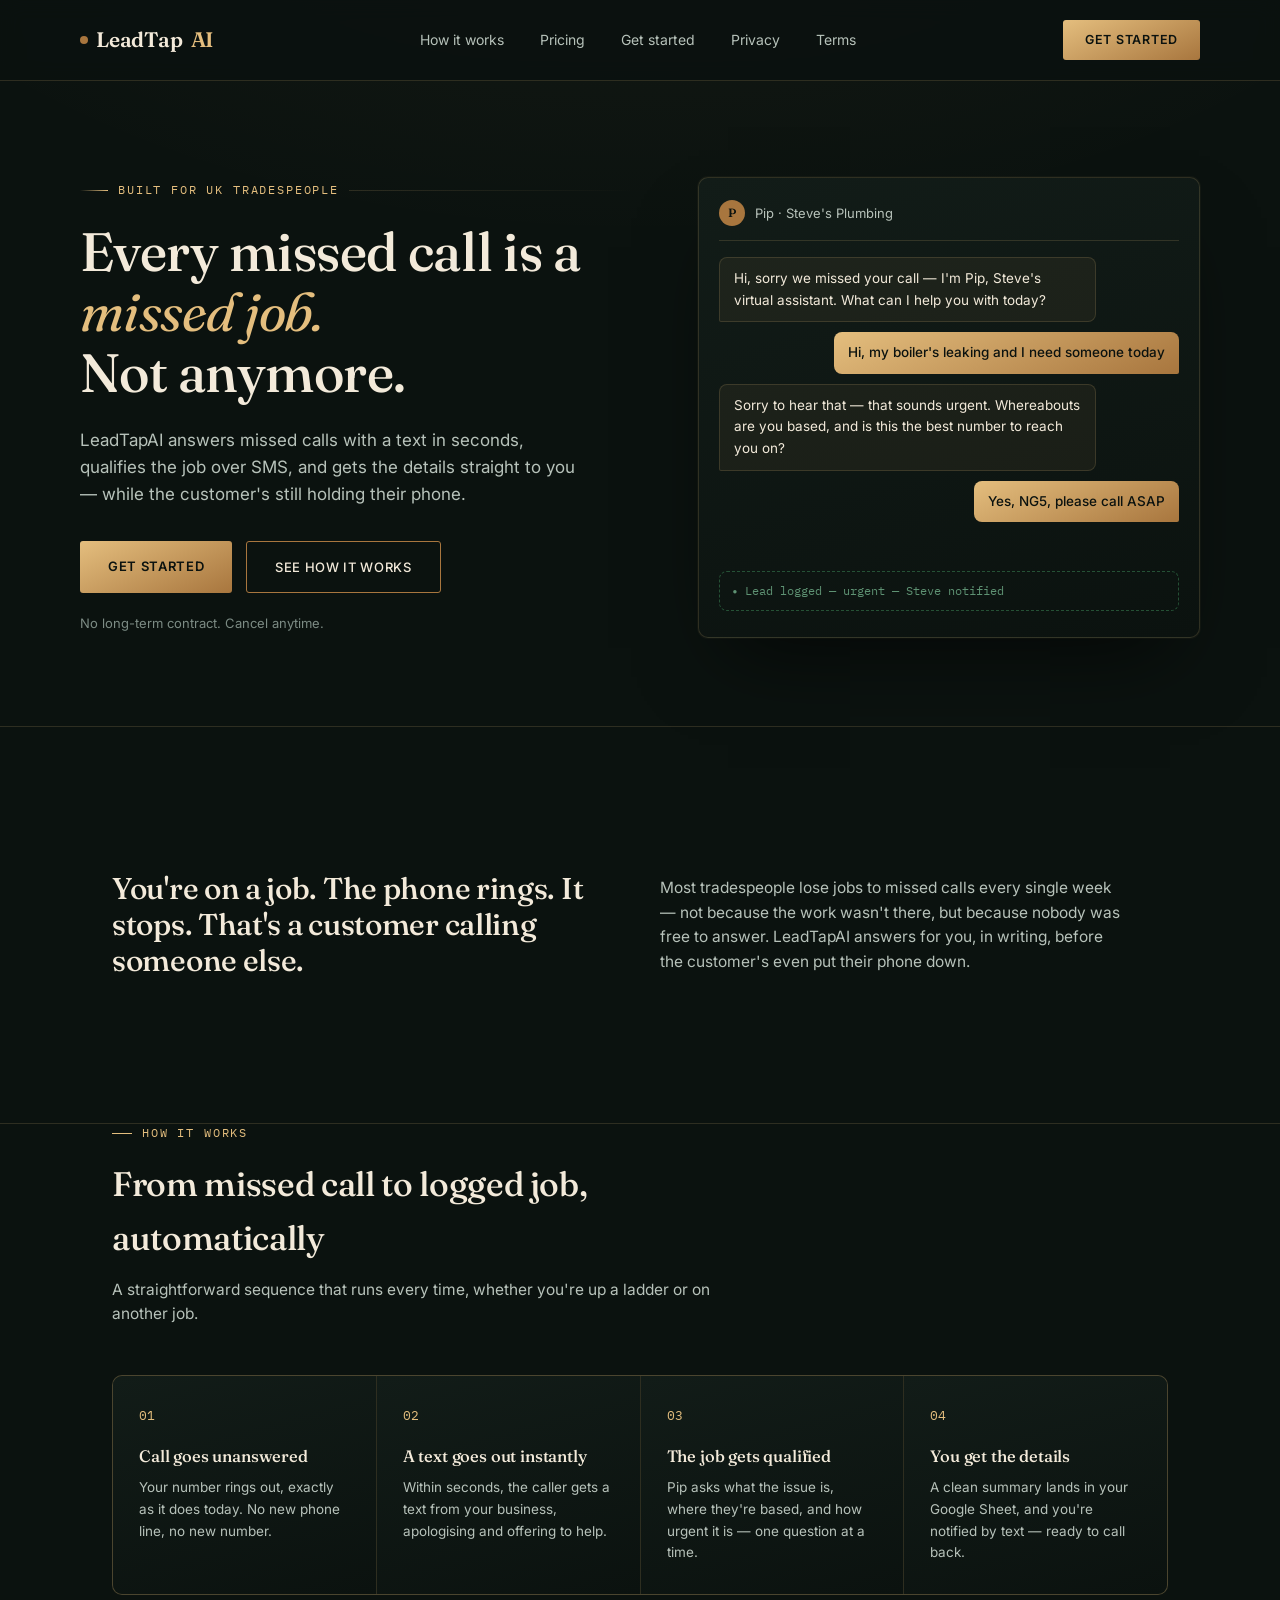
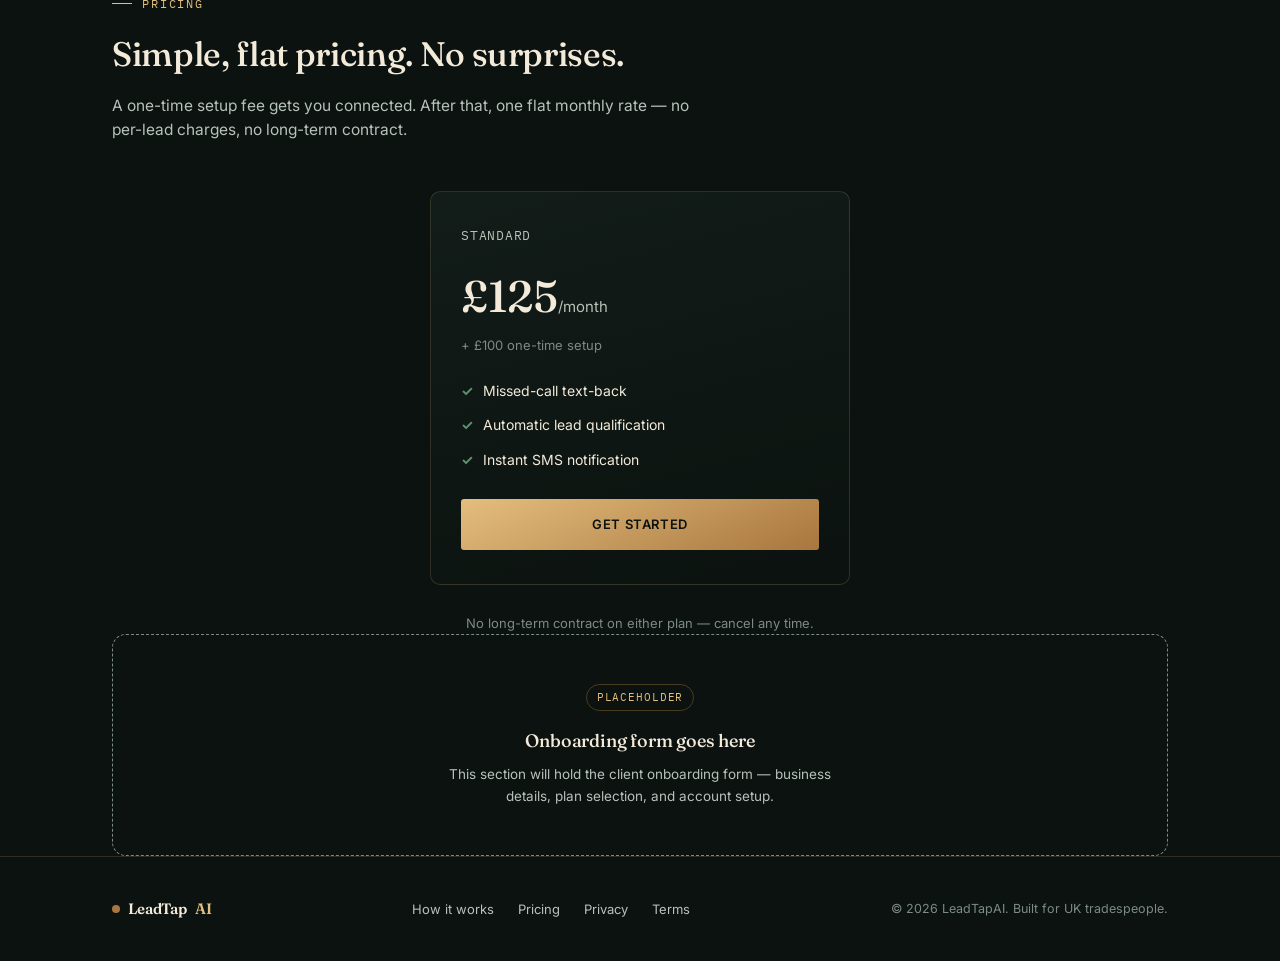
==== index.html @ 3b820c35 "Initial commit - LeadTapAI website" ====
<!DOCTYPE html>
<html lang="en">

<head>
<meta charset="UTF-8">
<meta name="viewport" content="width=device-width, initial-scale=1.0">
<title>LeadTapAI — Never miss a job to a missed call</title>
<link rel="preconnect" href="https://fonts.googleapis.com">
<link href="https://fonts.googleapis.com/css2?family=Fraunces:ital,opsz,wght@0,9..144,300;0,9..144,400;0,9..144,500;0,9..144,600;1,9..144,400;1,9..144,500&family=Inter:wght@400;500;600&family=IBM+Plex+Mono:wght@400;500&display=swap" rel="stylesheet">
<link rel="stylesheet" href="styles.css">
</head>
<body>

<header>
  <div class="wrap nav">
    <div class="logo"><span class="dot"></span>LeadTap<span style="color:var(--copper-light)">AI</span></div>
    <nav class="nav-links">
      <a href="#how-it-works">How it works</a>
      <a href="#pricing">Pricing</a>
      <a href="#onboarding">Get started</a>
      <a href="privacy.html">Privacy</a>
      <a href="terms.html">Terms</a>
    </nav>
    <a href="#onboarding" class="nav-cta">Get started</a>
  </div>
</header>

<main>

  <section class="hero wrap">
    <div>
      <div class="eyebrow">Built for UK tradespeople</div>
      <h1>Every missed call is a <span class="accent">missed job.</span><br>Not anymore.</h1>
      <p class="lede">LeadTapAI answers missed calls with a text in seconds, qualifies the job over SMS, and gets the details straight to you — while the customer's still holding their phone.</p>
      <div class="hero-ctas">
        <a href="#onboarding" class="btn-primary">Get started</a>
        <a href="#how-it-works" class="btn-secondary">See how it works</a>
      </div>
      <div class="hero-note">No long-term contract. Cancel anytime.</div>
    </div>

    <div class="phone">
      <div class="phone-head">
        <div class="avatar">P</div>
        <span>Pip · Steve's Plumbing</span>
      </div>
      <div class="thread">
        <div class="bubble in b1">Hi, sorry we missed your call — I'm Pip, Steve's virtual assistant. What can I help you with today?</div>
        <div class="bubble out b2">Hi, my boiler's leaking and I need someone today</div>
        <div class="bubble in b3">Sorry to hear that — that sounds urgent. Whereabouts are you based, and is this the best number to reach you on?</div>
        <div class="bubble out b4">Yes, NG5, please call ASAP</div>
      </div>
      <div class="logged mono">Lead logged — urgent — Steve notified</div>
    </div>
  </section>

  <section class="problem">
    <div class="wrap">
      <h2>You're on a job. The phone rings. It stops. That's a customer calling someone else.</h2>
      <p>Most tradespeople lose jobs to missed calls every single week — not because the work wasn't there, but because nobody was free to answer. LeadTapAI answers for you, in writing, before the customer's even put their phone down.</p>
    </div>
  </section>

  <section id="how-it-works" class="wrap">
    <div class="section-head">
      <div class="section-eyebrow">How it works</div>
      <h2>From missed call to logged job, automatically</h2>
      <p>A straightforward sequence that runs every time, whether you're up a ladder or on another job.</p>
    </div>

    <div class="steps">
      <div class="step">
        <div class="num mono">01</div>
        <h3>Call goes unanswered</h3>
        <p>Your number rings out, exactly as it does today. No new phone line, no new number.</p>
      </div>
      <div class="step">
        <div class="num mono">02</div>
        <h3>A text goes out instantly</h3>
        <p>Within seconds, the caller gets a text from your business, apologising and offering to help.</p>
      </div>
      <div class="step">
        <div class="num mono">03</div>
        <h3>The job gets qualified</h3>
        <p>Pip asks what the issue is, where they're based, and how urgent it is — one question at a time.</p>
      </div>
      <div class="step">
        <div class="num mono">04</div>
        <h3>You get the details</h3>
        <p>A clean summary lands in your Google Sheet, and you're notified by text — ready to call back.</p>
      </div>
    </div>
  </section>

  <section id="pricing" class="wrap">
    <div class="section-head">
      <div class="section-eyebrow">Pricing</div>
      <h2>Simple, flat pricing. No surprises.</h2>
      <p>A one-time setup fee gets you connected. After that, one flat monthly rate — no per-lead charges, no long-term contract.</p>
    </div>

    <div class="pricing-grid">
      <div class="plan">
        <div class="plan-name">Standard</div>
        <div class="plan-price">£125<span>/month</span></div>
        <div class="plan-setup">+ £100 one-time setup</div>
        <ul class="plan-features">
          <li>Missed-call text-back</li>
          <li>Automatic lead qualification</li>
          <li>Instant SMS notification</li>
        </ul>
        <a href="#onboarding" class="btn-primary">Get started</a>
      </div>
    </div>

    <div class="no-contract">No long-term contract on either plan — cancel any time.</div>
  </section>

  <section id="onboarding" class="wrap">
    <div class="placeholder-block">
      <span class="tag">Placeholder</span>
      <h3>Onboarding form goes here</h3>
      <p>This section will hold the client onboarding form — business details, plan selection, and account setup.</p>
    </div>
  </section>

</main>

<footer>
  <div class="wrap footer-row">
    <div class="logo" style="font-size:15px;"><span class="dot"></span>LeadTap<span style="color:var(--copper-light)">AI</span></div>
    <div class="footer-links">
      <a href="#how-it-works">How it works</a>
      <a href="#pricing">Pricing</a>
      <a href="privacy.html">Privacy</a>
      <a href="#terms">Terms</a>
    </div>
    <div class="footer-meta">© 2026 LeadTapAI. Built for UK tradespeople.</div>
  </div>
</footer>

</body>
</html>
---- styles.css ----
/* Colour + font variables — change a value here to update it
     everywhere it's used across the page. See the file-top
     comment above for what each variable is for. */
  :root {
    --ink: #0B120F;              /* near-black, deep bottle-green ink — page background */
    --deep: #121C18;             /* slightly lifted panel background — cards, phone, steps */
    --copper: #A8763E;           /* aged brass — primary accent, buttons, dots, borders */
    --copper-light: #E4BE7E;     /* champagne-gold — headline accent, hover state, highlights */
    --paper: #F3EADA;            /* warm parchment/ivory — primary text on dark backgrounds */
    --slate: #7C8B84;            /* muted sage-grey — tertiary text, captions, fine print */
    --slate-light: #B7C2BA;      /* lighter sage-grey — secondary body copy */
    --success: #5E9273;          /* muted emerald — "lead logged" indicator only */
    --line: rgba(228,190,126,0.16); /* faint brass hairline — borders, dividers */
  }

  * { margin: 0; padding: 0; box-sizing: border-box; }

  html { scroll-behavior: smooth; }

  body {
    background:
      radial-gradient(ellipse 900px 500px at 50% -10%, rgba(228,190,126,0.06), transparent),
      var(--ink);
    color: var(--paper);
    font-family: 'Inter', sans-serif;
    line-height: 1.6;
    -webkit-font-smoothing: antialiased;
  }

  h1, h2, h3 {
    font-family: 'Fraunces', serif;
    font-weight: 500;
    letter-spacing: -0.01em;
  }

  .mono {
    font-family: 'IBM Plex Mono', monospace;
  }

  a { color: inherit; text-decoration: none; }

  .wrap {
    max-width: 1120px;
    margin: 0 auto;
    padding: 0 32px;
  }

  /* ---------- Header ---------- */
  header {
    position: sticky;
    top: 0;
    z-index: 50;
    background: rgba(11,18,15,0.88);
    backdrop-filter: blur(10px);
    border-bottom: 1px solid var(--line);
  }

  .nav {
    display: flex;
    align-items: center;
    justify-content: space-between;
    padding: 20px 0;
  }

  .logo {
    font-family: 'Fraunces', serif;
    font-weight: 600;
    font-size: 21px;
    letter-spacing: -0.01em;
    display: flex;
    align-items: center;
    gap: 8px;
  }

  .logo .dot {
    width: 8px;
    height: 8px;
    border-radius: 50%;
    background: var(--copper);
    display: inline-block;
  }

  .nav-links {
    display: flex;
    gap: 36px;
    font-size: 14px;
    color: var(--slate-light);
  }

  .nav-links a:hover { color: var(--paper); }

  .nav-cta {
    background: linear-gradient(155deg, var(--copper-light), var(--copper));
    color: var(--ink);
    padding: 10px 22px;
    border-radius: 3px;
    font-size: 12.5px;
    font-weight: 600;
    letter-spacing: 0.06em;
    text-transform: uppercase;
    transition: filter 0.15s ease;
  }

  .nav-cta:hover { filter: brightness(1.08); }

  @media (max-width: 720px) {
    .nav-links { display: none; }
  }

  /* ---------- Hero ---------- */
  .hero {
    padding: 96px 0 88px;
    display: grid;
    grid-template-columns: 1.05fr 0.95fr;
    gap: 64px;
    align-items: center;
  }

  @media (max-width: 900px) {
    .hero { grid-template-columns: 1fr; padding: 56px 0 48px; gap: 48px; }
  }

  .eyebrow {
    font-family: 'IBM Plex Mono', monospace;
    font-size: 11.5px;
    letter-spacing: 0.16em;
    text-transform: uppercase;
    color: var(--copper-light);
    display: flex;
    align-items: center;
    gap: 10px;
    margin-bottom: 22px;
  }

  .eyebrow::before {
    content: "";
    width: 28px;
    height: 1px;
    background: linear-gradient(90deg, transparent, var(--copper-light));
  }

  .eyebrow::after {
    content: "";
    flex: 1;
    height: 1px;
    background: linear-gradient(90deg, var(--line), transparent);
  }

  .hero h1 {
    font-size: clamp(34px, 4.4vw, 54px);
    line-height: 1.12;
    margin-bottom: 24px;
  }

  .hero h1 .accent {
    font-style: italic;
    font-weight: 400;
    color: var(--copper-light);
  }

  .hero p.lede {
    font-size: 17px;
    color: var(--slate-light);
    max-width: 46ch;
    margin-bottom: 32px;
  }

  .hero-ctas {
    display: flex;
    gap: 14px;
    flex-wrap: wrap;
  }

  .btn-primary {
    background: linear-gradient(155deg, var(--copper-light), var(--copper));
    color: var(--ink);
    padding: 15px 28px;
    border-radius: 3px;
    font-weight: 600;
    font-size: 13px;
    letter-spacing: 0.05em;
    text-transform: uppercase;
    transition: filter 0.15s ease, transform 0.15s ease;
    display: inline-block;
  }
  .btn-primary:hover { filter: brightness(1.08); transform: translateY(-1px); }

  .btn-secondary {
    border: 1px solid var(--copper);
    color: var(--paper);
    padding: 15px 28px;
    border-radius: 3px;
    font-weight: 500;
    font-size: 13px;
    letter-spacing: 0.05em;
    text-transform: uppercase;
    transition: border-color 0.15s ease, color 0.15s ease;
  }
  .btn-secondary:hover { border-color: var(--copper-light); color: var(--copper-light); }

  .hero-note {
    margin-top: 20px;
    font-size: 13px;
    color: var(--slate);
  }

  /* ---------- Signature: SMS thread mockup ---------- */
  .phone {
    background: linear-gradient(165deg, var(--deep), var(--ink));
    border: 1px solid var(--line);
    border-radius: 10px;
    padding: 22px 20px 26px;
    box-shadow: 0 40px 80px -30px rgba(0,0,0,0.65), 0 0 0 1px rgba(228,190,126,0.04);
  }

  .phone-head {
    display: flex;
    align-items: center;
    gap: 10px;
    padding-bottom: 14px;
    margin-bottom: 16px;
    border-bottom: 1px solid var(--line);
    font-size: 13px;
    color: var(--slate-light);
  }

  .phone-head .avatar {
    width: 26px;
    height: 26px;
    border-radius: 50%;
    background: var(--copper);
    color: var(--ink);
    display: flex;
    align-items: center;
    justify-content: center;
    font-family: 'Fraunces', serif;
    font-weight: 600;
    font-size: 12px;
  }

  .thread { display: flex; flex-direction: column; gap: 10px; min-height: 300px; }

  .bubble {
    max-width: 82%;
    padding: 10px 14px;
    border-radius: 8px;
    font-size: 13.5px;
    opacity: 0;
    transform: translateY(6px);
    animation: rise 0.45s ease forwards;
  }

  .bubble.in {
    background: rgba(228,190,126,0.06);
    border: 1px solid var(--line);
    color: var(--paper);
    border-bottom-left-radius: 2px;
    align-self: flex-start;
  }

  .bubble.out {
    background: linear-gradient(155deg, var(--copper-light), var(--copper));
    color: var(--ink);
    border-bottom-right-radius: 2px;
    align-self: flex-end;
    font-weight: 500;
  }

  /* Each bubble fades in one after another to look like a live
     conversation. The .b1/.b2/.b3/.b4 delays below control the
     TIMING between messages — increase/decrease animation-delay
     to speed up or slow down the sequence. Add a .b5 rule (and
     a matching class on a new bubble in the HTML) to add another
     message to the conversation. */
  .b1 { animation-delay: 0.2s; }
  .b2 { animation-delay: 1.1s; }
  .b3 { animation-delay: 2.0s; }
  .b4 { animation-delay: 2.9s; }

  .logged {
    margin-top: 14px;
    padding: 10px 12px;
    border: 1px dashed rgba(62,142,91,0.5);
    border-radius: 8px;
    font-family: 'IBM Plex Mono', monospace;
    font-size: 11.5px;
    color: var(--success);
    display: flex;
    align-items: center;
    gap: 8px;
    opacity: 0;
    animation: rise 0.45s ease forwards;
    animation-delay: 3.7s;
  }

  .logged::before { content: "●"; font-size: 8px; }

  @keyframes rise {
    to { opacity: 1; transform: translateY(0); }
  }

  @media (prefers-reduced-motion: reduce) {
    .bubble, .logged { animation: none !important; opacity: 1 !important; transform: none !important; }
  }

  /* ---------- Section shared ---------- */
  section { padding: 80px 0; }

  .section-head {
    max-width: 60ch;
    margin-bottom: 48px;
  }

  .section-eyebrow {
    font-family: 'IBM Plex Mono', monospace;
    font-size: 11.5px;
    letter-spacing: 0.16em;
    text-transform: uppercase;
    color: var(--copper-light);
    margin-bottom: 14px;
    display: flex;
    align-items: center;
    gap: 10px;
  }

  .section-eyebrow::before {
    content: "";
    width: 20px;
    height: 1px;
    background: var(--copper-light);
  }

  .section-head h2 {
    font-size: clamp(26px, 3vw, 34px);
    margin-bottom: 12px;
  }

  .section-head p {
    color: var(--slate-light);
    font-size: 15.5px;
  }

  /* ---------- Problem strip ---------- */
  .problem {
    border-top: 1px solid var(--line);
    border-bottom: 1px solid var(--line);
  }

  .problem .wrap {
    display: grid;
    grid-template-columns: 1fr 1fr;
    gap: 40px;
    align-items: center;
    padding: 64px 32px;
  }

  @media (max-width: 800px) {
    .problem .wrap { grid-template-columns: 1fr; padding: 48px 32px; }
  }

  .problem h2 {
    font-size: clamp(24px, 3vw, 30px);
    line-height: 1.2;
  }

  .problem p {
    color: var(--slate-light);
    font-size: 15.5px;
    max-width: 46ch;
  }

  /* ---------- How it works ---------- */
  .steps {
    display: grid;
    grid-template-columns: repeat(4, 1fr);
    gap: 1px;
    background: var(--line);
    border: 1px solid var(--line);
    border-radius: 10px;
    overflow: hidden;
  }

  @media (max-width: 860px) {
    .steps { grid-template-columns: 1fr 1fr; }
  }
  @media (max-width: 520px) {
    .steps { grid-template-columns: 1fr; }
  }

  .step {
    background: linear-gradient(165deg, var(--deep), var(--ink));
    padding: 30px 26px;
  }

  .step .num {
    font-family: 'IBM Plex Mono', monospace;
    color: var(--copper-light);
    font-size: 13px;
    margin-bottom: 16px;
  }

  .step h3 {
    font-size: 16.5px;
    margin-bottom: 8px;
  }

  .step p {
    font-size: 13.5px;
    color: var(--slate-light);
  }

  /* ---------- Pricing ---------- */
  .pricing-grid {
    display: flex;
    justify-content: center;
  }

  .pricing-grid .plan {
    width: 100%;
    max-width: 420px;
  }

  .plan {
    background: linear-gradient(165deg, var(--deep), var(--ink));
    border: 1px solid var(--line);
    border-radius: 10px;
    padding: 34px 30px;
    position: relative;
  }

  .plan.pro {
    border-color: var(--copper);
    box-shadow: 0 0 0 1px rgba(228,190,126,0.15), 0 30px 60px -30px rgba(168,118,62,0.35);
  }

  .plan-badge {
    position: absolute;
    top: -12px;
    right: 24px;
    background: linear-gradient(155deg, var(--copper-light), var(--copper));
    color: var(--ink);
    font-size: 11px;
    font-weight: 700;
    letter-spacing: 0.04em;
    text-transform: uppercase;
    padding: 4px 10px;
    border-radius: 999px;
  }

  .plan-name {
    font-family: 'IBM Plex Mono', monospace;
    font-size: 13px;
    color: var(--slate-light);
    letter-spacing: 0.06em;
    text-transform: uppercase;
    margin-bottom: 14px;
  }

  .plan-price {
    font-family: 'Fraunces', serif;
    font-weight: 500;
    font-size: 44px;
    margin-bottom: 4px;
  }

  .plan-price span {
    font-size: 15px;
    color: var(--slate-light);
    font-weight: 400;
    font-family: 'Inter', sans-serif;
  }

  .plan-setup {
    font-size: 13px;
    color: var(--slate);
    margin-bottom: 24px;
  }

  .plan-features {
    list-style: none;
    display: flex;
    flex-direction: column;
    gap: 12px;
    margin-bottom: 28px;
  }

  .plan-features li {
    font-size: 14px;
    color: var(--paper);
    padding-left: 22px;
    position: relative;
  }

  .plan-features li::before {
    content: "✓";
    position: absolute;
    left: 0;
    color: var(--success);
    font-weight: 700;
  }

  .plan .btn-primary, .plan .btn-secondary {
    display: block;
    text-align: center;
    width: 100%;
  }

  .no-contract {
    text-align: center;
    margin-top: 28px;
    font-size: 13px;
    color: var(--slate);
  }

  /* ---------- Placeholder sections ---------- */
  .placeholder-block {
    border: 1px dashed var(--slate);
    border-radius: 14px;
    padding: 48px 32px;
    text-align: center;
    color: var(--slate-light);
  }

  .placeholder-block .tag {
    display: inline-block;
    font-family: 'IBM Plex Mono', monospace;
    font-size: 11px;
    letter-spacing: 0.08em;
    text-transform: uppercase;
    color: var(--copper-light);
    border: 1px solid rgba(168,118,62,0.4);
    padding: 4px 10px;
    border-radius: 999px;
    margin-bottom: 16px;
  }

  .placeholder-block h3 {
    font-size: 18px;
    color: var(--paper);
    margin-bottom: 8px;
  }

  .placeholder-block p {
    font-size: 13.5px;
    max-width: 44ch;
    margin: 0 auto;
  }

  /* ---------- Footer ---------- */
  footer {
    border-top: 1px solid var(--line);
    padding: 40px 0;
  }

  .footer-row {
    display: flex;
    justify-content: space-between;
    align-items: center;
    flex-wrap: wrap;
    gap: 16px;
  }

  .footer-links {
    display: flex;
    gap: 24px;
    font-size: 13px;
    color: var(--slate-light);
  }

  .footer-links a:hover { color: var(--paper); }

  .footer-meta {
    font-size: 12.5px;
    color: var(--slate);
  }
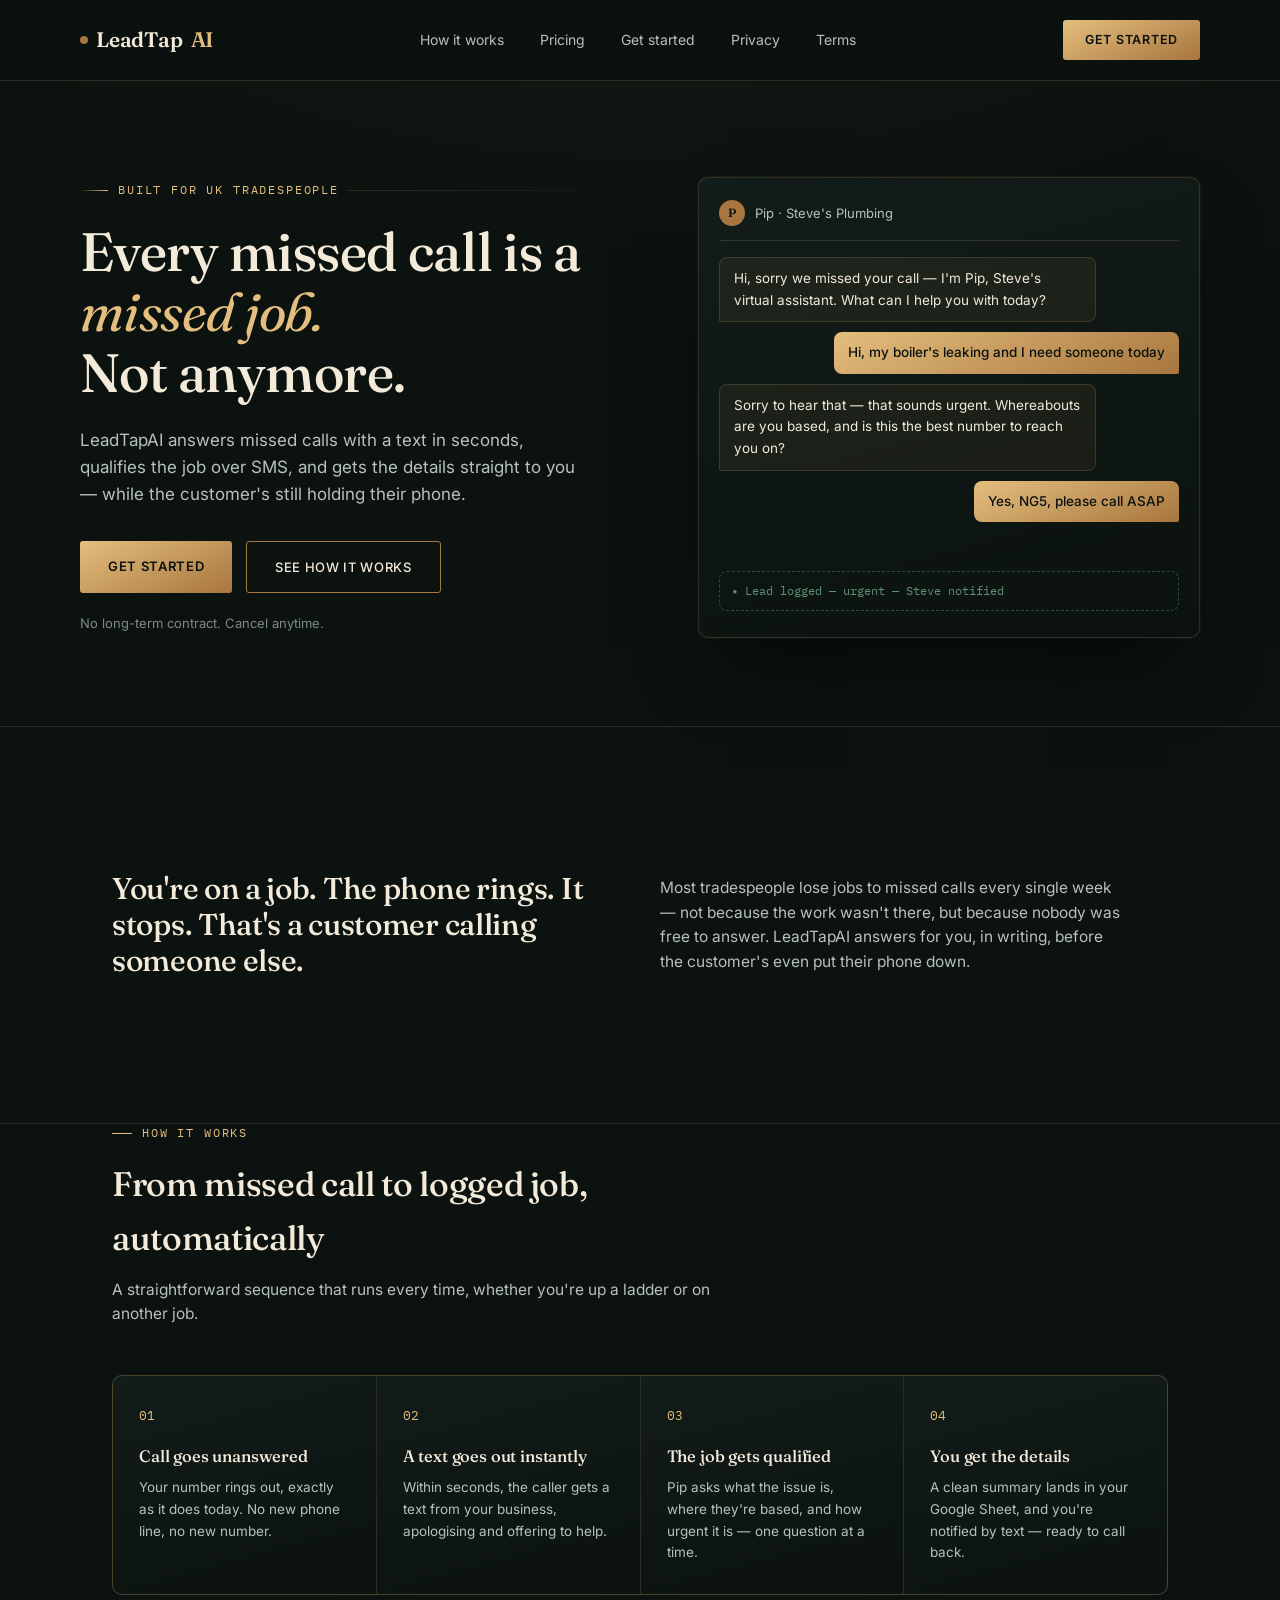
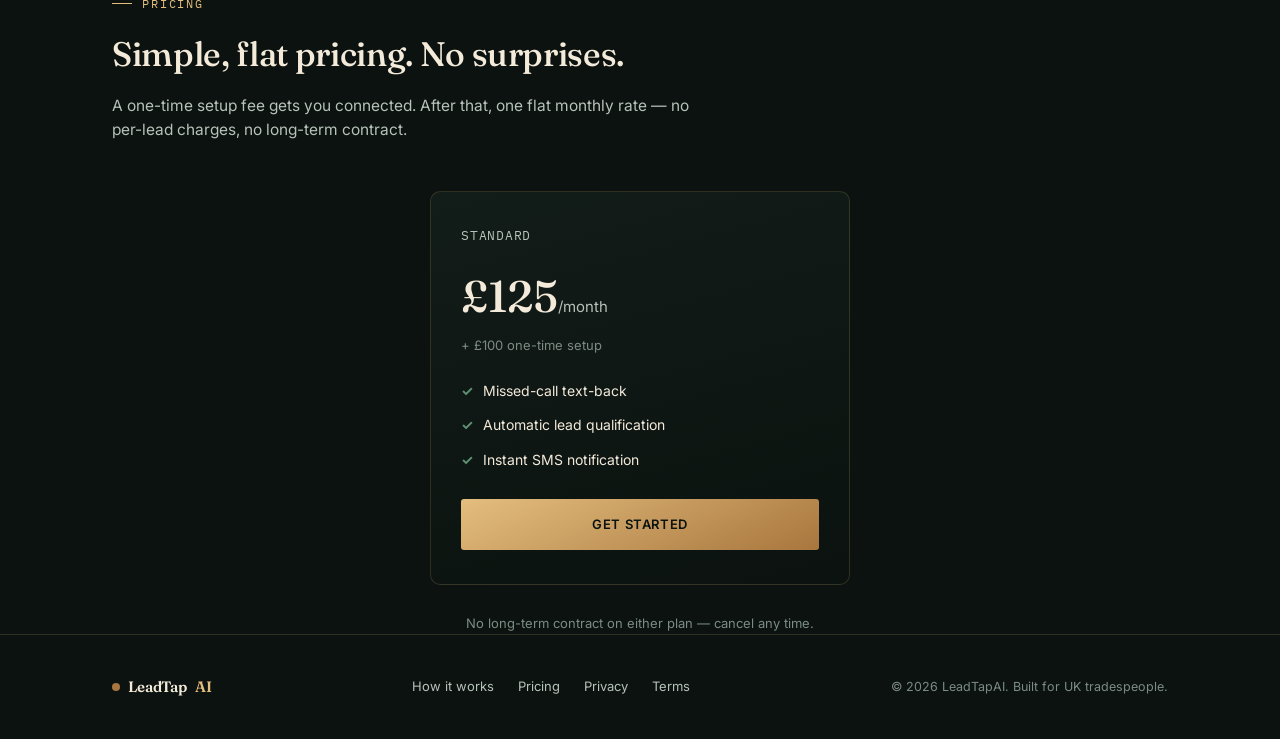
==== commit 71ea4fb8: "Point Get started buttons to onboarding form, clean up unused CSS" ====
--- a/index.html
+++ b/index.html
@@ -17,11 +17,11 @@
     <nav class="nav-links">
       <a href="#how-it-works">How it works</a>
       <a href="#pricing">Pricing</a>
-      <a href="#onboarding">Get started</a>
+      <a href="https://docs.google.com/forms/d/e/1FAIpQLSdP2Lq6ue6b2TwauKZ5I-K_fqht_Y_jpTmqBCvbW9W-ChK2dQ/viewform" target="_blank" rel="noopener">Get started</a>
       <a href="privacy.html">Privacy</a>
       <a href="terms.html">Terms</a>
     </nav>
-    <a href="#onboarding" class="nav-cta">Get started</a>
+    <a href="https://docs.google.com/forms/d/e/1FAIpQLSdP2Lq6ue6b2TwauKZ5I-K_fqht_Y_jpTmqBCvbW9W-ChK2dQ/viewform" class="nav-cta" target="_blank" rel="noopener">Get started</a>
   </div>
 </header>
 
@@ -33,7 +33,7 @@
       <h1>Every missed call is a <span class="accent">missed job.</span><br>Not anymore.</h1>
       <p class="lede">LeadTapAI answers missed calls with a text in seconds, qualifies the job over SMS, and gets the details straight to you — while the customer's still holding their phone.</p>
       <div class="hero-ctas">
-        <a href="#onboarding" class="btn-primary">Get started</a>
+        <a href="https://docs.google.com/forms/d/e/1FAIpQLSdP2Lq6ue6b2TwauKZ5I-K_fqht_Y_jpTmqBCvbW9W-ChK2dQ/viewform" class="btn-primary" target="_blank" rel="noopener">Get started</a>
         <a href="#how-it-works" class="btn-secondary">See how it works</a>
       </div>
       <div class="hero-note">No long-term contract. Cancel anytime.</div>
@@ -109,20 +109,13 @@
           <li>Automatic lead qualification</li>
           <li>Instant SMS notification</li>
         </ul>
-        <a href="#onboarding" class="btn-primary">Get started</a>
+        <a href="https://docs.google.com/forms/d/e/1FAIpQLSdP2Lq6ue6b2TwauKZ5I-K_fqht_Y_jpTmqBCvbW9W-ChK2dQ/viewform" class="btn-primary" target="_blank" rel="noopener">Get started</a>
       </div>
     </div>
 
     <div class="no-contract">No long-term contract on either plan — cancel any time.</div>
   </section>
 
-  <section id="onboarding" class="wrap">
-    <div class="placeholder-block">
-      <span class="tag">Placeholder</span>
-      <h3>Onboarding form goes here</h3>
-      <p>This section will hold the client onboarding form — business details, plan selection, and account setup.</p>
-    </div>
-  </section>
 
 </main>
 
--- a/styles.css
+++ b/styles.css
@@ -1,17 +1,13 @@
-
-  /* Colour + font variables — change a value here to update it
-     everywhere it's used across the page. See the file-top
-     comment above for what each variable is for. */
-  :root {
-    --ink: #0B120F;              /* near-black, deep bottle-green ink — page background */
-    --deep: #121C18;             /* slightly lifted panel background — cards, phone, steps */
-    --copper: #A8763E;           /* aged brass — primary accent, buttons, dots, borders */
-    --copper-light: #E4BE7E;     /* champagne-gold — headline accent, hover state, highlights */
-    --paper: #F3EADA;            /* warm parchment/ivory — primary text on dark backgrounds */
-    --slate: #7C8B84;            /* muted sage-grey — tertiary text, captions, fine print */
-    --slate-light: #B7C2BA;      /* lighter sage-grey — secondary body copy */
-    --success: #5E9273;          /* muted emerald — "lead logged" indicator only */
-    --line: rgba(228,190,126,0.16); /* faint brass hairline — borders, dividers */
+:root {
+    --ink: #0B120F;
+    --deep: #121C18;
+    --copper: #A8763E;
+    --copper-light: #E4BE7E;
+    --paper: #F3EADA;
+    --slate: #7C8B84;
+    --slate-light: #B7C2BA;
+    --success: #5E9273;
+    --line: rgba(228,190,126,0.16);
   }
 
   * { margin: 0; padding: 0; box-sizing: border-box; }
@@ -46,7 +42,6 @@
     padding: 0 32px;
   }
 
-  /* ---------- Header ---------- */
   header {
     position: sticky;
     top: 0;
@@ -108,7 +103,6 @@
     .nav-links { display: none; }
   }
 
-  /* ---------- Hero ---------- */
   .hero {
     padding: 96px 0 88px;
     display: grid;
@@ -205,7 +199,6 @@
     color: var(--slate);
   }
 
-  /* ---------- Signature: SMS thread mockup ---------- */
   .phone {
     background: linear-gradient(165deg, var(--deep), var(--ink));
     border: 1px solid var(--line);
@@ -267,12 +260,6 @@
     font-weight: 500;
   }
 
-  /* Each bubble fades in one after another to look like a live
-     conversation. The .b1/.b2/.b3/.b4 delays below control the
-     TIMING between messages — increase/decrease animation-delay
-     to speed up or slow down the sequence. Add a .b5 rule (and
-     a matching class on a new bubble in the HTML) to add another
-     message to the conversation. */
   .b1 { animation-delay: 0.2s; }
   .b2 { animation-delay: 1.1s; }
   .b3 { animation-delay: 2.0s; }
@@ -304,7 +291,6 @@
     .bubble, .logged { animation: none !important; opacity: 1 !important; transform: none !important; }
   }
 
-  /* ---------- Section shared ---------- */
   section { padding: 80px 0; }
 
   .section-head {
@@ -341,7 +327,6 @@
     font-size: 15.5px;
   }
 
-  /* ---------- Problem strip ---------- */
   .problem {
     border-top: 1px solid var(--line);
     border-bottom: 1px solid var(--line);
@@ -370,7 +355,6 @@
     max-width: 46ch;
   }
 
-  /* ---------- How it works ---------- */
   .steps {
     display: grid;
     grid-template-columns: repeat(4, 1fr);
@@ -410,7 +394,6 @@
     color: var(--slate-light);
   }
 
-  /* ---------- Pricing ---------- */
   .pricing-grid {
     display: flex;
     justify-content: center;
@@ -513,41 +496,6 @@
     color: var(--slate);
   }
 
-  /* ---------- Placeholder sections ---------- */
-  .placeholder-block {
-    border: 1px dashed var(--slate);
-    border-radius: 14px;
-    padding: 48px 32px;
-    text-align: center;
-    color: var(--slate-light);
-  }
-
-  .placeholder-block .tag {
-    display: inline-block;
-    font-family: 'IBM Plex Mono', monospace;
-    font-size: 11px;
-    letter-spacing: 0.08em;
-    text-transform: uppercase;
-    color: var(--copper-light);
-    border: 1px solid rgba(168,118,62,0.4);
-    padding: 4px 10px;
-    border-radius: 999px;
-    margin-bottom: 16px;
-  }
-
-  .placeholder-block h3 {
-    font-size: 18px;
-    color: var(--paper);
-    margin-bottom: 8px;
-  }
-
-  .placeholder-block p {
-    font-size: 13.5px;
-    max-width: 44ch;
-    margin: 0 auto;
-  }
-
-  /* ---------- Footer ---------- */
   footer {
     border-top: 1px solid var(--line);
     padding: 40px 0;
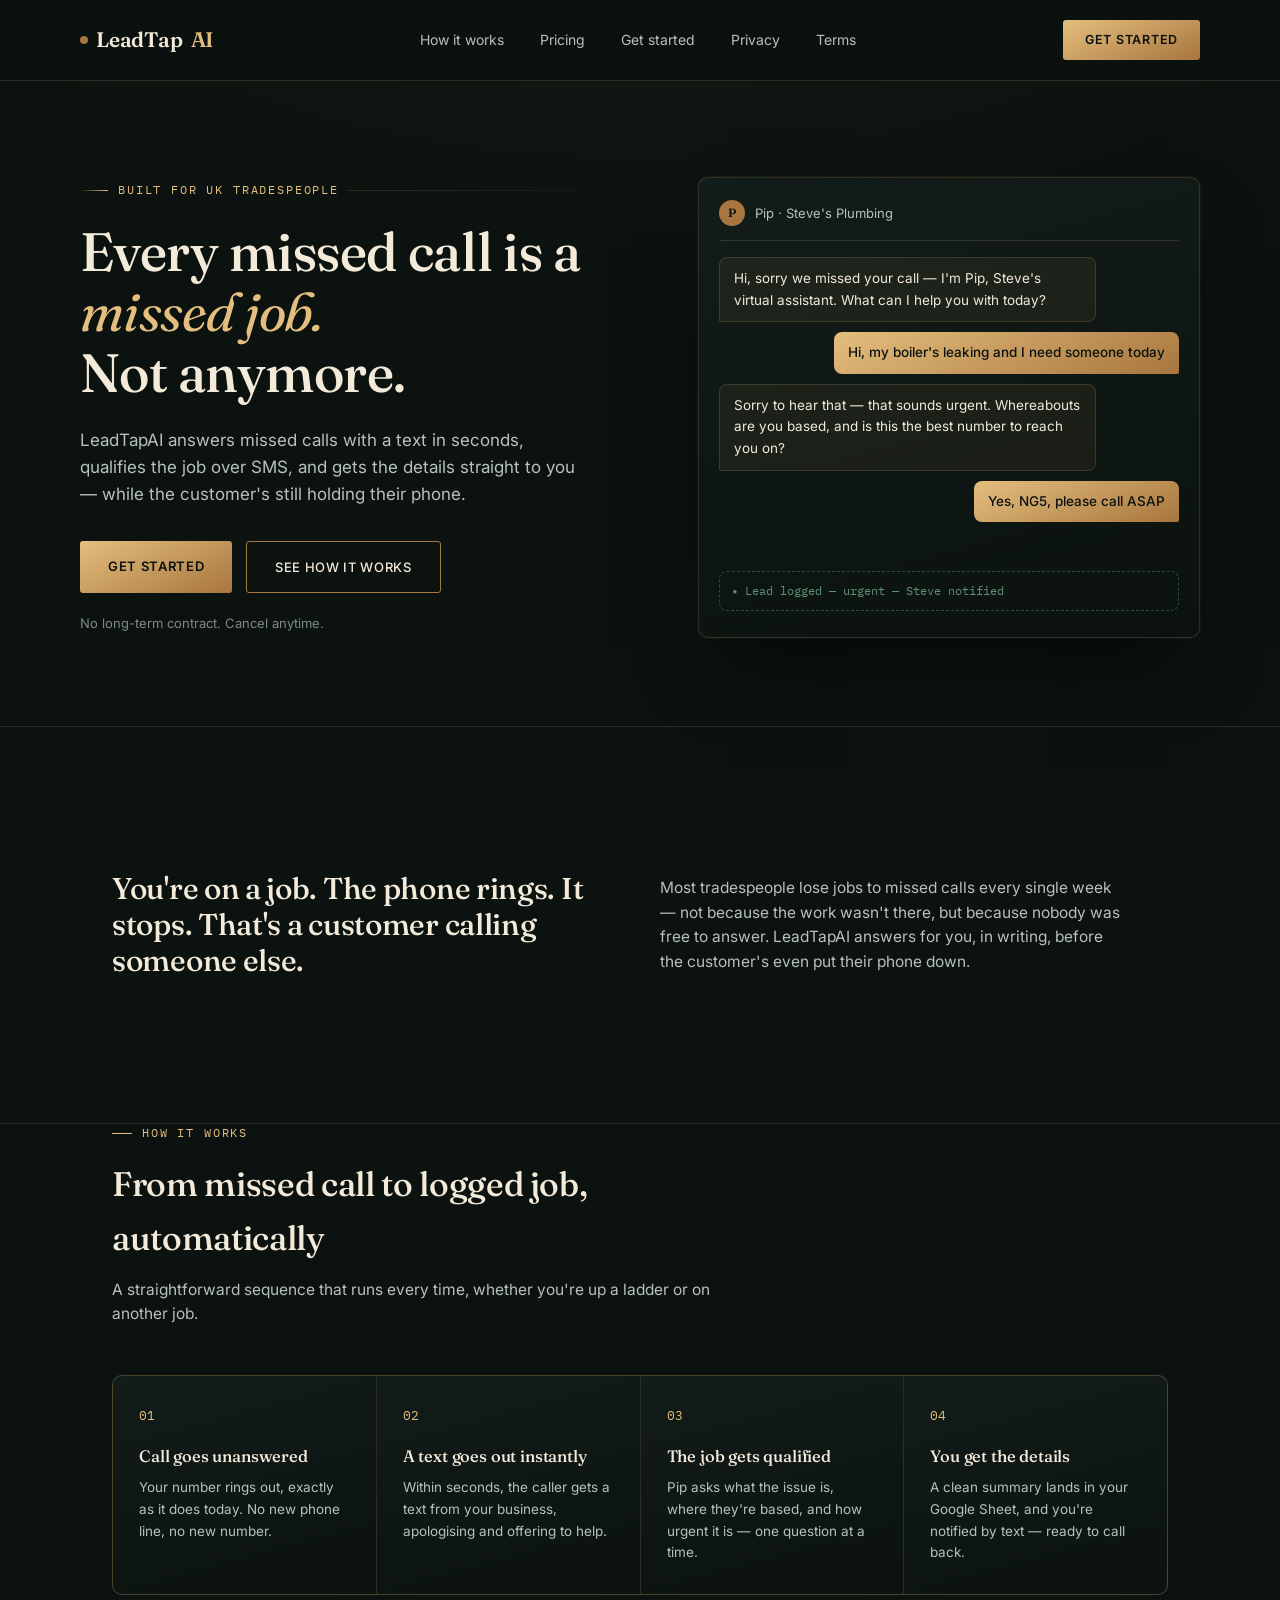
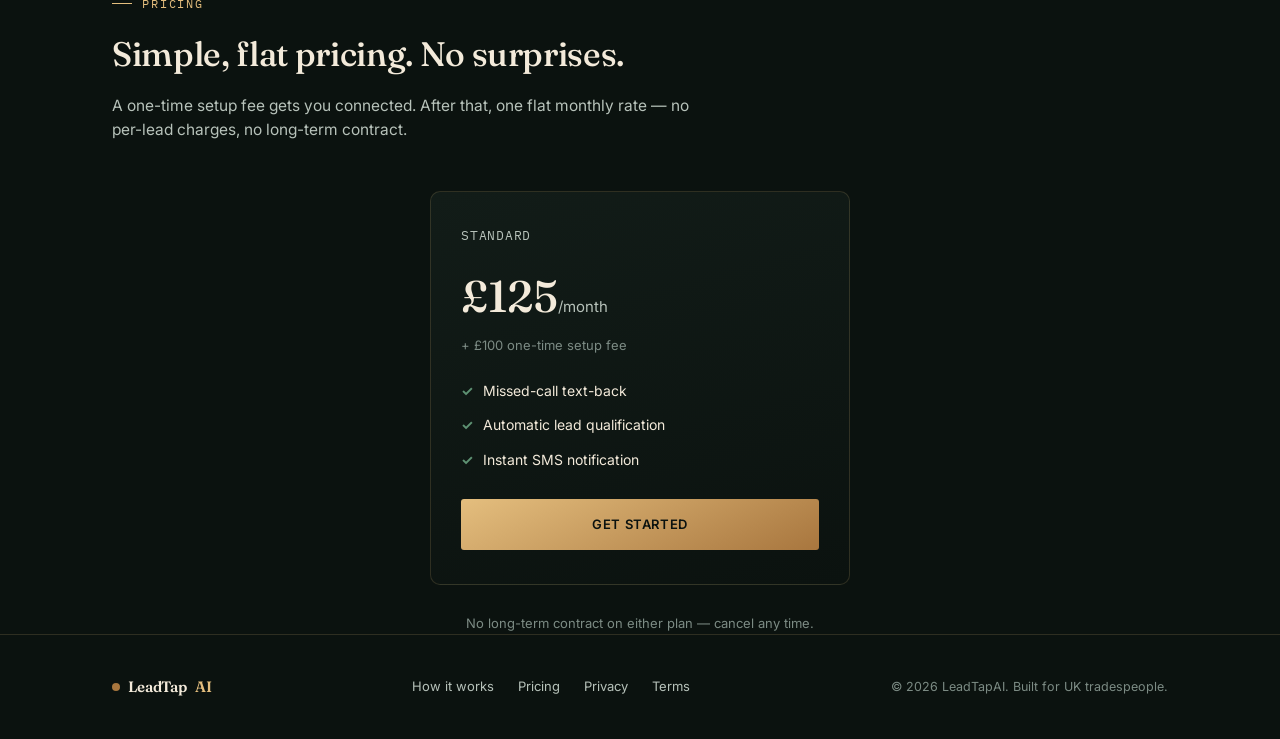
==== commit 3e6f582d: "Merge remote CNAME file with local changes" ====
--- a/index.html
+++ b/index.html
@@ -103,7 +103,7 @@
       <div class="plan">
         <div class="plan-name">Standard</div>
         <div class="plan-price">£125<span>/month</span></div>
-        <div class="plan-setup">+ £100 one-time setup</div>
+        <div class="plan-setup">+ £100 one-time setup fee</div>
         <ul class="plan-features">
           <li>Missed-call text-back</li>
           <li>Automatic lead qualification</li>
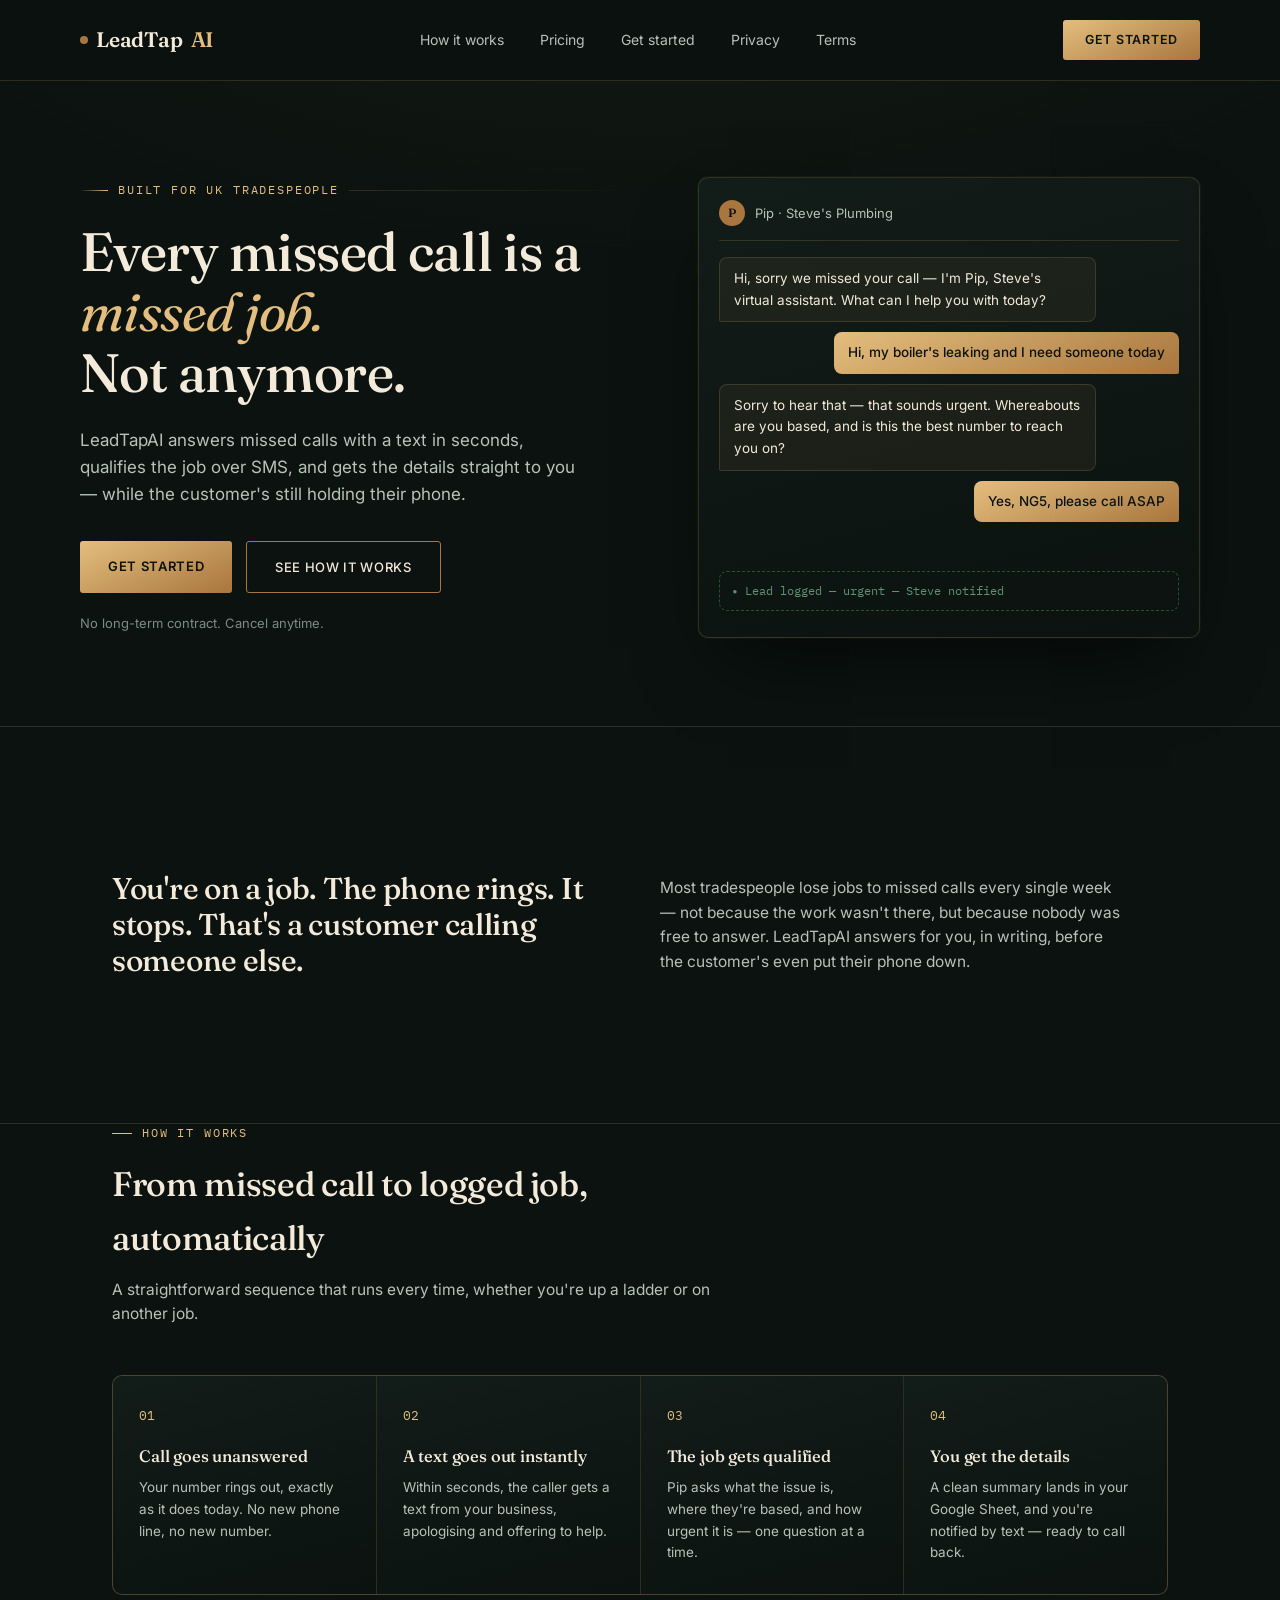
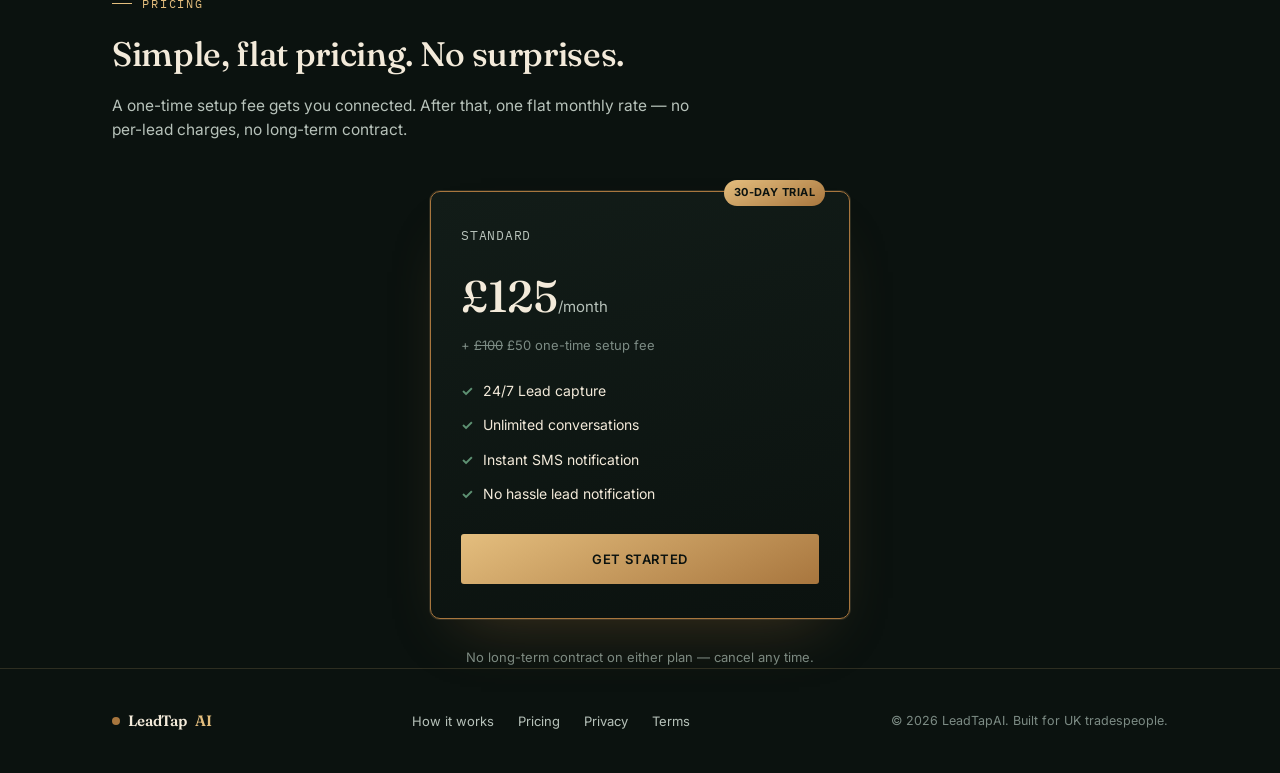
==== commit 71e7180d: "Update pricing to trial offer" ====
--- a/index.html
+++ b/index.html
@@ -100,14 +100,16 @@
     </div>
 
     <div class="pricing-grid">
-      <div class="plan">
+      <div class="plan pro">
         <div class="plan-name">Standard</div>
         <div class="plan-price">£125<span>/month</span></div>
-        <div class="plan-setup">+ £100 one-time setup fee</div>
+        <div class="plan-setup">+ <s>£100</s> £50 one-time setup fee</div>
+          <div class="plan-badge">30-Day Trial</div>
         <ul class="plan-features">
-          <li>Missed-call text-back</li>
-          <li>Automatic lead qualification</li>
+          <li>24/7 Lead capture</li>
+          <li>Unlimited conversations</li>
           <li>Instant SMS notification</li>
+          <li>No hassle lead notification</li>
         </ul>
         <a href="https://docs.google.com/forms/d/e/1FAIpQLSdP2Lq6ue6b2TwauKZ5I-K_fqht_Y_jpTmqBCvbW9W-ChK2dQ/viewform" class="btn-primary" target="_blank" rel="noopener">Get started</a>
       </div>
--- a/styles.css
+++ b/styles.css
@@ -521,4 +521,145 @@
   .footer-meta {
     font-size: 12.5px;
     color: var(--slate);
+  }
+
+  .form-notice {
+    background: rgba(228,190,126,0.06);
+    border: 1px solid var(--line);
+    border-radius: 10px;
+    padding: 18px 20px;
+    font-size: 14px;
+    color: var(--slate-light);
+    margin-bottom: 32px;
+  }
+
+  .form-block {
+    background: linear-gradient(165deg, var(--deep), var(--ink));
+    border: 1px solid var(--line);
+    border-radius: 10px;
+    padding: 32px 28px;
+    margin-bottom: 24px;
+  }
+
+  .form-block-head {
+    font-family: 'Fraunces', serif;
+    font-size: 19px;
+    font-weight: 500;
+    color: var(--paper);
+    margin-bottom: 6px;
+  }
+
+  .form-block-sub {
+    font-size: 13.5px;
+    color: var(--slate);
+    margin-bottom: 20px;
+  }
+
+  .form-block .field:first-of-type {
+    margin-top: 20px;
+  }
+
+  .field {
+    margin-bottom: 22px;
+  }
+
+  .field label {
+    display: block;
+    font-size: 14px;
+    font-weight: 500;
+    color: var(--paper);
+    margin-bottom: 6px;
+  }
+
+  .field .req {
+    color: var(--copper-light);
+  }
+
+  .field-hint {
+    font-size: 12.5px;
+    color: var(--slate);
+    margin-bottom: 8px;
+  }
+
+  .field input[type="text"],
+  .field input[type="tel"],
+  .field input[type="email"],
+  .field textarea {
+    width: 100%;
+    background: rgba(228,190,126,0.04);
+    border: 1px solid var(--line);
+    border-radius: 6px;
+    padding: 11px 14px;
+    font-family: 'Inter', sans-serif;
+    font-size: 14px;
+    color: var(--paper);
+    transition: border-color 0.15s ease;
+  }
+
+  .field input:focus,
+  .field textarea:focus {
+    outline: none;
+    border-color: var(--copper);
+  }
+
+  .field textarea {
+    resize: vertical;
+    line-height: 1.5;
+  }
+
+  .radio-group {
+    display: flex;
+    flex-direction: column;
+    gap: 10px;
+  }
+
+  .radio-option,
+  .checkbox-option {
+    display: flex;
+    align-items: flex-start;
+    gap: 10px;
+    font-size: 14px;
+    color: var(--paper);
+    cursor: pointer;
+  }
+
+  .radio-option input[type="radio"],
+  .checkbox-option input[type="checkbox"] {
+    accent-color: var(--copper);
+    width: 16px;
+    height: 16px;
+    margin-top: 2px;
+    flex-shrink: 0;
+    cursor: pointer;
+  }
+
+  .checkbox-field {
+    background: rgba(228,190,126,0.03);
+    border: 1px solid var(--line);
+    border-radius: 8px;
+    padding: 16px 18px;
+  }
+
+  .checkbox-option span {
+    font-size: 13.5px;
+    color: var(--slate-light);
+    line-height: 1.5;
+  }
+
+  .checkbox-option a {
+    color: var(--copper-light);
+    text-decoration: underline;
+    text-underline-offset: 2px;
+  }
+
+  .checkbox-option a:hover {
+    color: var(--paper);
+  }
+
+  .form-success {
+    background: linear-gradient(165deg, var(--deep), var(--ink));
+    border: 1px solid var(--line);
+    border-radius: 10px;
+    padding: 48px 32px;
+    text-align: center;
   }
